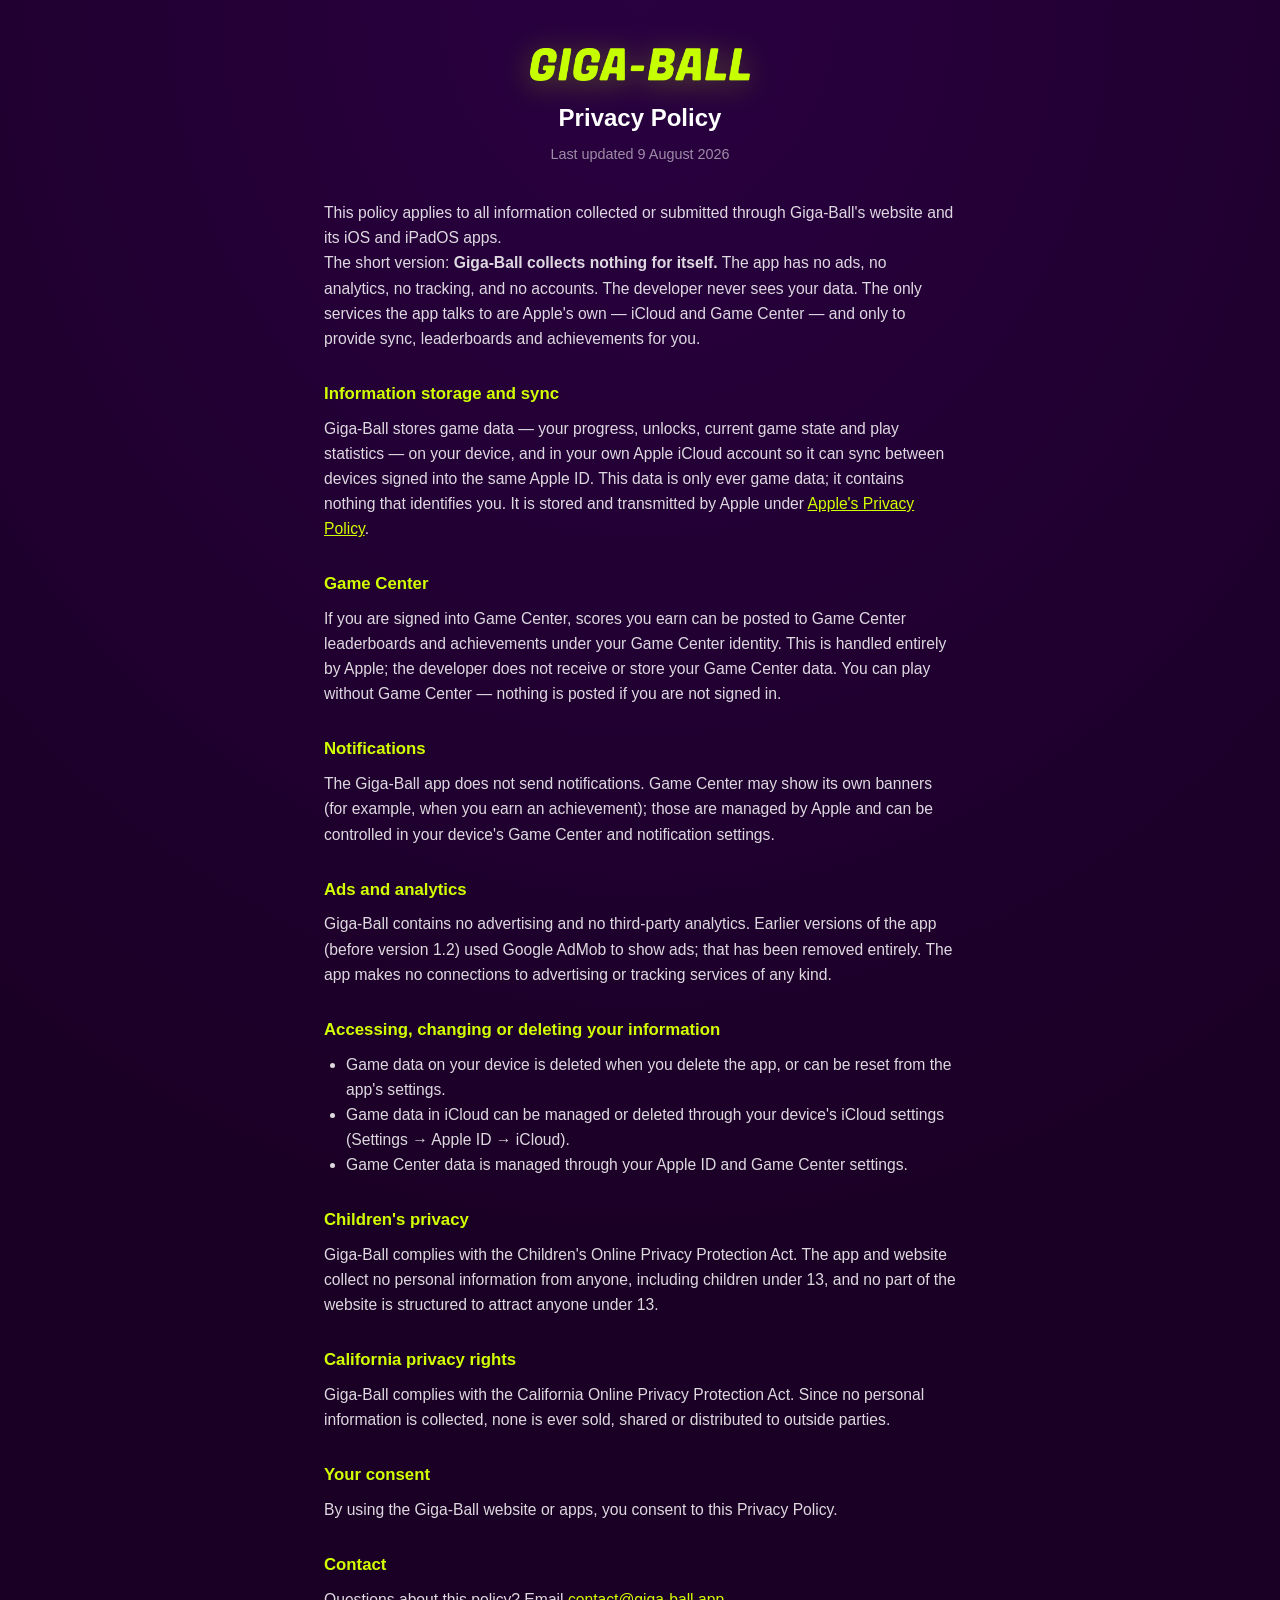
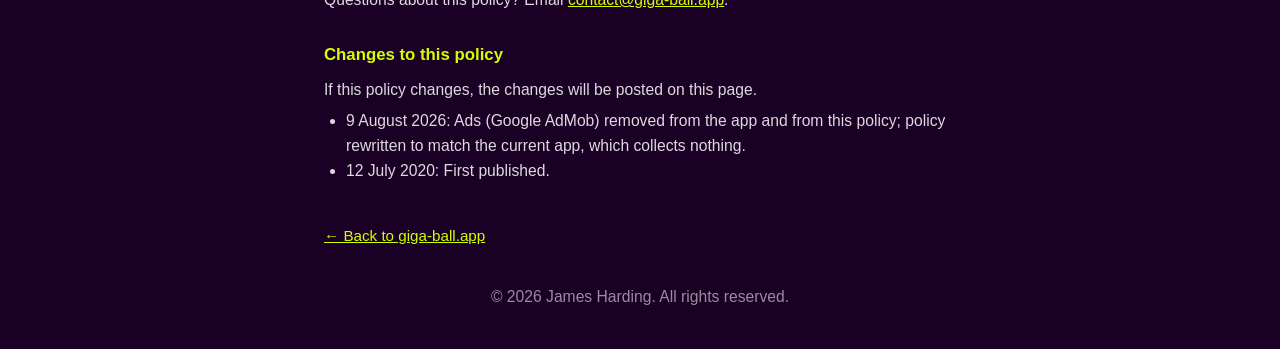
==== privacy.html @ fe901696 "Move the site to the repo root, where Pages serves from GitHub Pages serves the branch root, so inde" ====
<!DOCTYPE html>
<html lang="en">
<head>
<meta charset="utf-8">
<meta name="viewport" content="width=device-width, initial-scale=1">
<title>Giga-Ball — Privacy Policy</title>
<meta name="description" content="Giga-Ball's privacy policy. No ads, no analytics, no data collected by the developer.">
<link rel="icon" type="image/png" href="assets/icon.png">
<style>
  :root {
    --purple-deep: #1b0026;
    --purple: #290040;
    --green: #d2ff00;
    --white-soft: rgba(255, 255, 255, 0.85);
    --white-faint: rgba(255, 255, 255, 0.55);
  }
  * { margin: 0; padding: 0; box-sizing: border-box; }
  body {
    background: radial-gradient(120% 90% at 50% 0%, var(--purple) 0%, var(--purple-deep) 70%);
    color: var(--white-soft);
    font-family: -apple-system, BlinkMacSystemFont, "Segoe UI", Helvetica, Arial, sans-serif;
    min-height: 100vh;
  }
  main { max-width: 680px; margin: 0 auto; padding: 48px 24px 40px; line-height: 1.6; }
  .logo { max-width: 220px; display: block; margin: 0 auto 10px;
          filter: drop-shadow(0 4px 14px rgba(210, 255, 0, 0.3)); }
  h1 { color: #fff; font-size: 1.5rem; text-align: center; margin: 18px 0 6px; }
  .updated { text-align: center; color: var(--white-faint); font-size: 0.9rem; margin-bottom: 34px; }
  h2 { color: var(--green); font-size: 1.05rem; margin: 30px 0 8px; }
  p, li { font-size: 0.98rem; }
  ul { padding-left: 22px; margin-top: 6px; }
  a { color: var(--green); }
  .back { display: inline-block; margin-top: 40px; font-size: 0.95rem; }
  footer { margin-top: 36px; font-size: 0.85rem; color: var(--white-faint); text-align: center; }
</style>
</head>
<body>
<main>
  <a href="index.html"><img class="logo" src="assets/logo.png" alt="Giga-Ball"></a>
  <h1>Privacy Policy</h1>
  <p class="updated">Last updated 9 August 2026</p>

  <p>
    This policy applies to all information collected or submitted through Giga-Ball's
    website and its iOS and iPadOS apps.
  </p>

  <p>
    The short version: <strong>Giga-Ball collects nothing for itself.</strong> The app
    has no ads, no analytics, no tracking, and no accounts. The developer never sees
    your data. The only services the app talks to are Apple's own — iCloud and Game
    Center — and only to provide sync, leaderboards and achievements for you.
  </p>

  <h2>Information storage and sync</h2>
  <p>
    Giga-Ball stores game data — your progress, unlocks, current game state and play
    statistics — on your device, and in your own Apple iCloud account so it can sync
    between devices signed into the same Apple&nbsp;ID. This data is only ever game
    data; it contains nothing that identifies you. It is stored and transmitted by
    Apple under
    <a href="https://www.apple.com/legal/privacy/">Apple's Privacy Policy</a>.
  </p>

  <h2>Game Center</h2>
  <p>
    If you are signed into Game Center, scores you earn can be posted to Game Center
    leaderboards and achievements under your Game Center identity. This is handled
    entirely by Apple; the developer does not receive or store your Game Center data.
    You can play without Game Center — nothing is posted if you are not signed in.
  </p>

  <h2>Notifications</h2>
  <p>
    The Giga-Ball app does not send notifications. Game Center may show its own
    banners (for example, when you earn an achievement); those are managed by Apple
    and can be controlled in your device's Game Center and notification settings.
  </p>

  <h2>Ads and analytics</h2>
  <p>
    Giga-Ball contains no advertising and no third-party analytics. Earlier versions
    of the app (before version 1.2) used Google AdMob to show ads; that has been
    removed entirely. The app makes no connections to advertising or tracking
    services of any kind.
  </p>

  <h2>Accessing, changing or deleting your information</h2>
  <ul>
    <li>Game data on your device is deleted when you delete the app, or can be reset from the app's settings.</li>
    <li>Game data in iCloud can be managed or deleted through your device's iCloud settings (Settings → Apple&nbsp;ID → iCloud).</li>
    <li>Game Center data is managed through your Apple&nbsp;ID and Game Center settings.</li>
  </ul>

  <h2>Children's privacy</h2>
  <p>
    Giga-Ball complies with the Children's Online Privacy Protection Act. The app and
    website collect no personal information from anyone, including children under 13,
    and no part of the website is structured to attract anyone under 13.
  </p>

  <h2>California privacy rights</h2>
  <p>
    Giga-Ball complies with the California Online Privacy Protection Act. Since no
    personal information is collected, none is ever sold, shared or distributed to
    outside parties.
  </p>

  <h2>Your consent</h2>
  <p>By using the Giga-Ball website or apps, you consent to this Privacy Policy.</p>

  <h2>Contact</h2>
  <p>
    Questions about this policy? Email
    <a href="mailto:contact@giga-ball.app">contact@giga-ball.app</a>.
  </p>

  <h2>Changes to this policy</h2>
  <p>If this policy changes, the changes will be posted on this page.</p>
  <ul>
    <li>9 August 2026: Ads (Google AdMob) removed from the app and from this policy; policy rewritten to match the current app, which collects nothing.</li>
    <li>12 July 2020: First published.</li>
  </ul>

  <a class="back" href="index.html">← Back to giga-ball.app</a>

  <footer>
    <p>© 2026 James Harding. All rights reserved.</p>
  </footer>
</main>
</body>
</html>
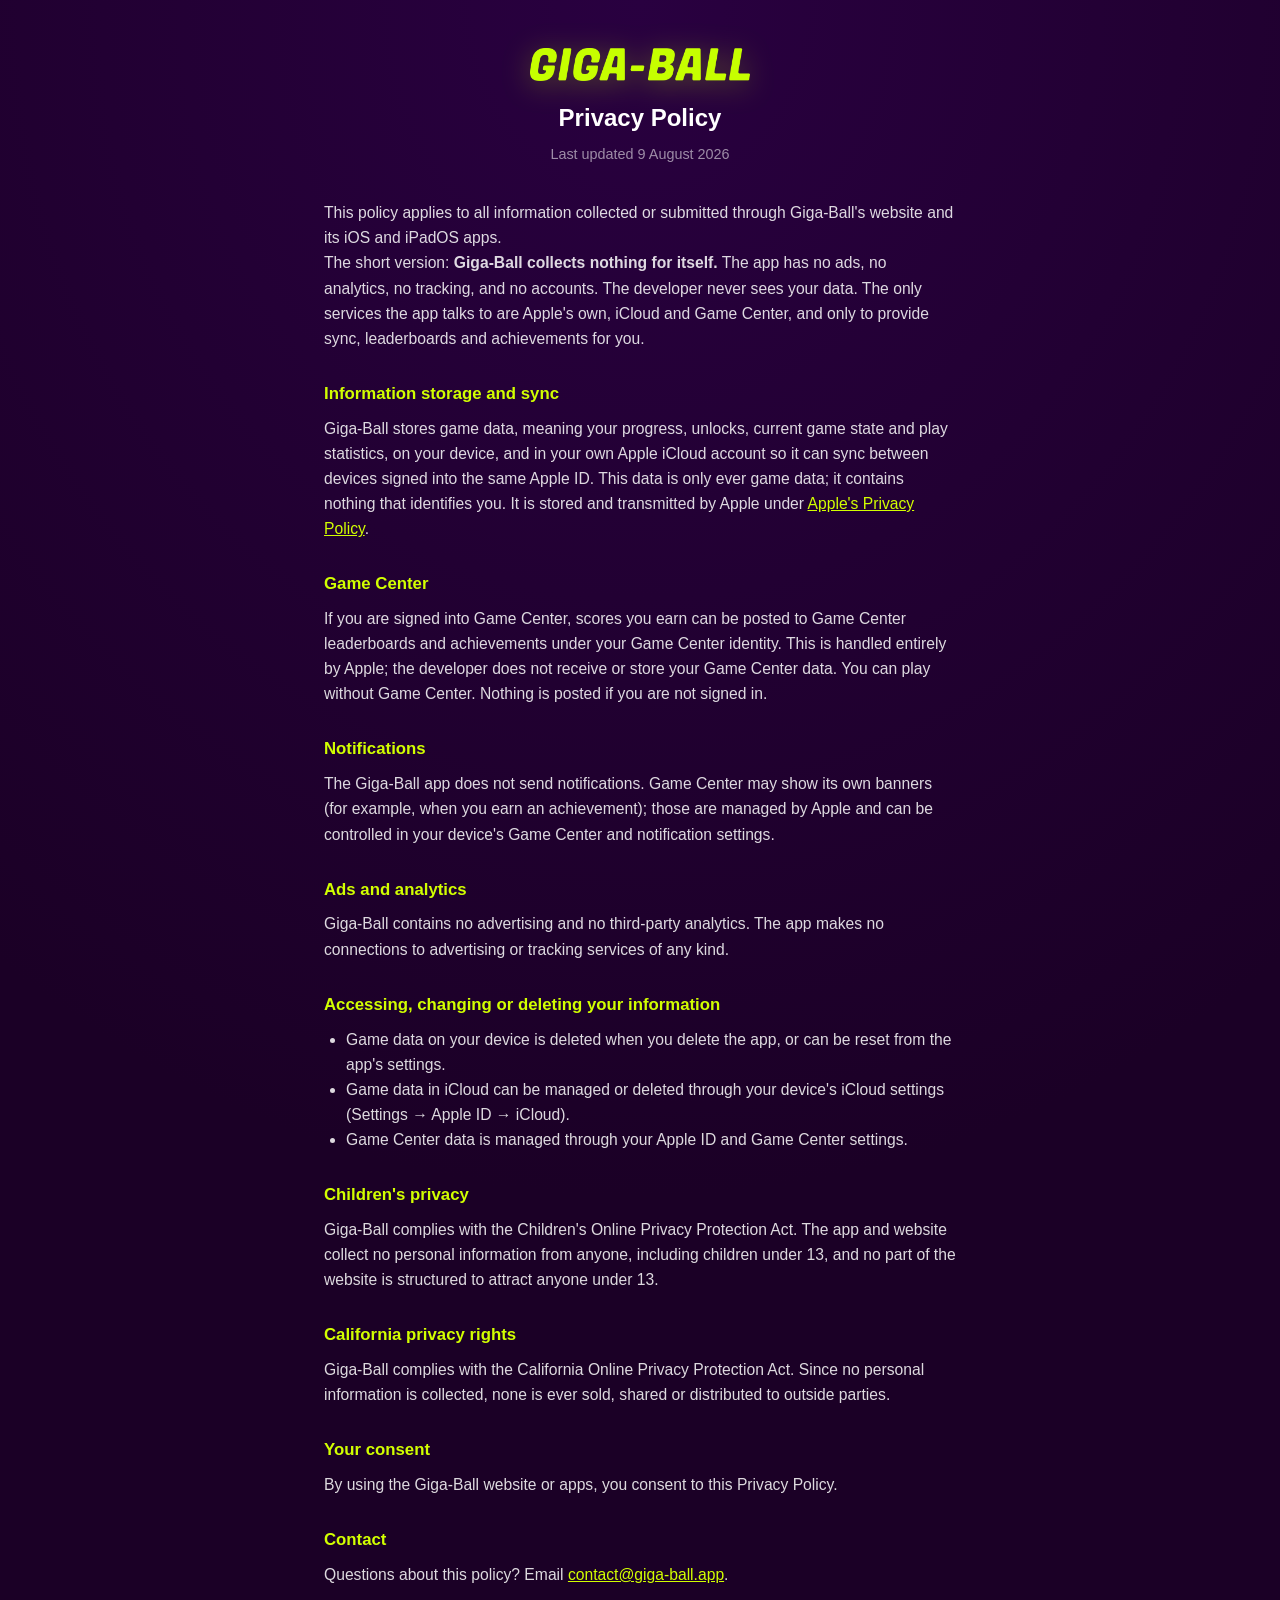
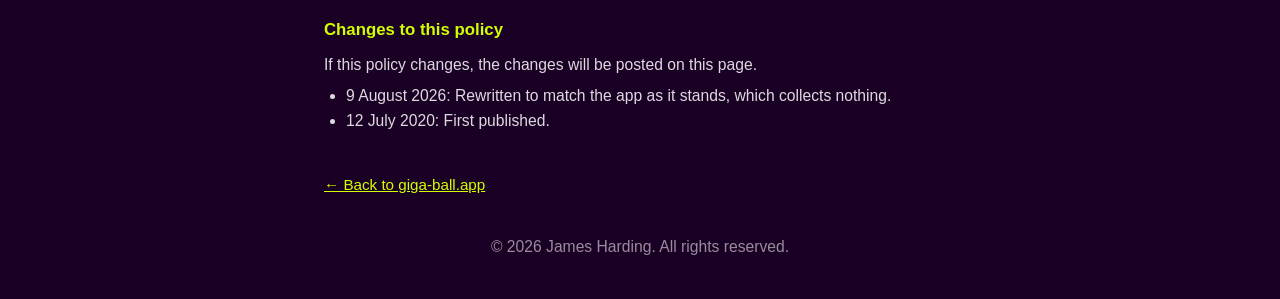
==== commit 14b77024: "Rebuild the landing page around the game as it actually ships The first version described features t" ====
--- a/privacy.html
+++ b/privacy.html
@@ -3,7 +3,7 @@
 <head>
 <meta charset="utf-8">
 <meta name="viewport" content="width=device-width, initial-scale=1">
-<title>Giga-Ball — Privacy Policy</title>
+<title>Giga-Ball - Privacy Policy</title>
 <meta name="description" content="Giga-Ball's privacy policy. No ads, no analytics, no data collected by the developer.">
 <link rel="icon" type="image/png" href="assets/icon.png">
 <style>
@@ -48,14 +48,14 @@
   <p>
     The short version: <strong>Giga-Ball collects nothing for itself.</strong> The app
     has no ads, no analytics, no tracking, and no accounts. The developer never sees
-    your data. The only services the app talks to are Apple's own — iCloud and Game
-    Center — and only to provide sync, leaderboards and achievements for you.
+    your data. The only services the app talks to are Apple's own, iCloud and Game
+    Center, and only to provide sync, leaderboards and achievements for you.
   </p>
 
   <h2>Information storage and sync</h2>
   <p>
-    Giga-Ball stores game data — your progress, unlocks, current game state and play
-    statistics — on your device, and in your own Apple iCloud account so it can sync
+    Giga-Ball stores game data, meaning your progress, unlocks, current game state and
+    play statistics, on your device, and in your own Apple iCloud account so it can sync
     between devices signed into the same Apple&nbsp;ID. This data is only ever game
     data; it contains nothing that identifies you. It is stored and transmitted by
     Apple under
@@ -67,7 +67,7 @@
     If you are signed into Game Center, scores you earn can be posted to Game Center
     leaderboards and achievements under your Game Center identity. This is handled
     entirely by Apple; the developer does not receive or store your Game Center data.
-    You can play without Game Center — nothing is posted if you are not signed in.
+    You can play without Game Center. Nothing is posted if you are not signed in.
   </p>
 
   <h2>Notifications</h2>
@@ -79,10 +79,8 @@
 
   <h2>Ads and analytics</h2>
   <p>
-    Giga-Ball contains no advertising and no third-party analytics. Earlier versions
-    of the app (before version 1.2) used Google AdMob to show ads; that has been
-    removed entirely. The app makes no connections to advertising or tracking
-    services of any kind.
+    Giga-Ball contains no advertising and no third-party analytics. The app makes no
+    connections to advertising or tracking services of any kind.
   </p>
 
   <h2>Accessing, changing or deleting your information</h2>
@@ -118,7 +116,7 @@
   <h2>Changes to this policy</h2>
   <p>If this policy changes, the changes will be posted on this page.</p>
   <ul>
-    <li>9 August 2026: Ads (Google AdMob) removed from the app and from this policy; policy rewritten to match the current app, which collects nothing.</li>
+    <li>9 August 2026: Rewritten to match the app as it stands, which collects nothing.</li>
     <li>12 July 2020: First published.</li>
   </ul>
 
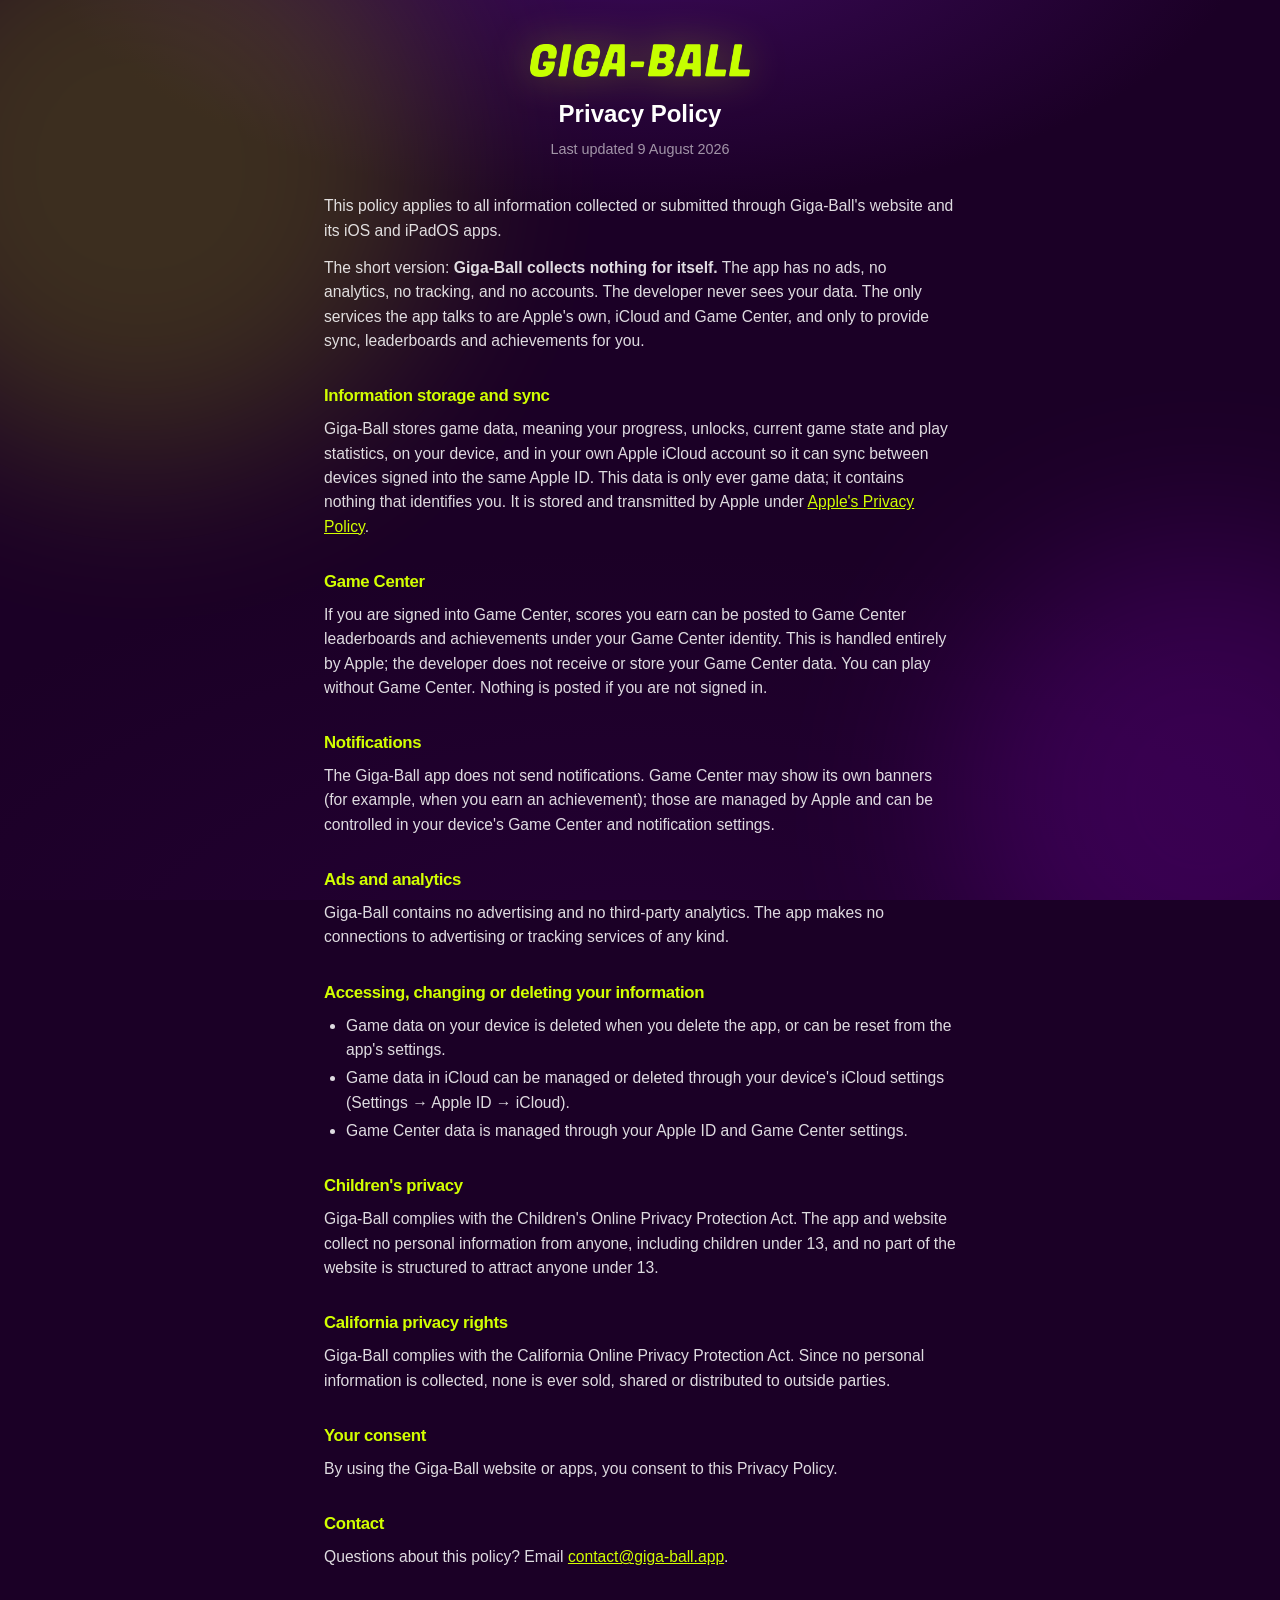
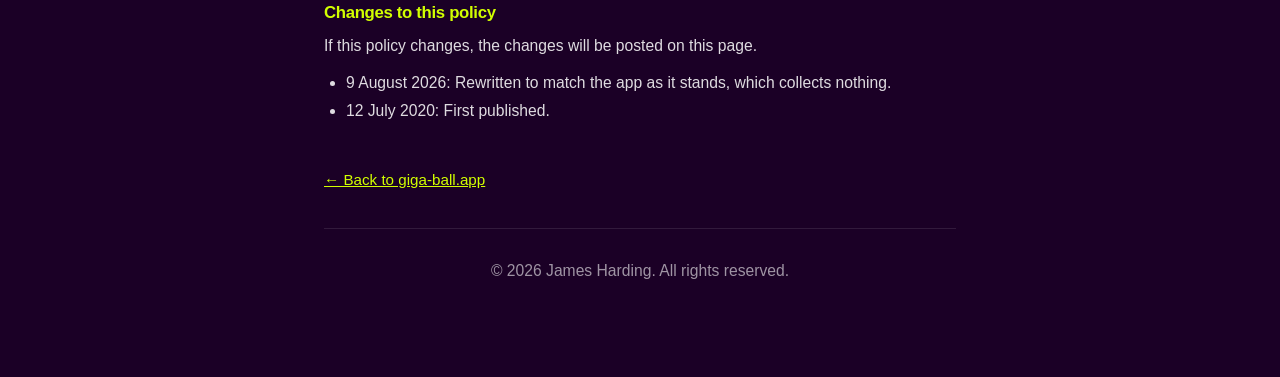
==== commit 4218920d: "The site learns the game's proportions, and 1.3 gets a page of its own The demo was playing a differ" ====
--- a/privacy.html
+++ b/privacy.html
@@ -2,39 +2,36 @@
 <html lang="en">
 <head>
 <meta charset="utf-8">
-<meta name="viewport" content="width=device-width, initial-scale=1">
+<meta name="viewport" content="width=device-width, initial-scale=1, viewport-fit=cover">
+<meta name="theme-color" content="#1b0026">
 <title>Giga-Ball - Privacy Policy</title>
 <meta name="description" content="Giga-Ball's privacy policy. No ads, no analytics, no data collected by the developer.">
 <link rel="icon" type="image/png" href="assets/icon.png">
+<link rel="stylesheet" href="shared.css">
 <style>
-  :root {
-    --purple-deep: #1b0026;
-    --purple: #290040;
-    --green: #d2ff00;
-    --white-soft: rgba(255, 255, 255, 0.85);
-    --white-faint: rgba(255, 255, 255, 0.55);
-  }
-  * { margin: 0; padding: 0; box-sizing: border-box; }
-  body {
-    background: radial-gradient(120% 90% at 50% 0%, var(--purple) 0%, var(--purple-deep) 70%);
-    color: var(--white-soft);
-    font-family: -apple-system, BlinkMacSystemFont, "Segoe UI", Helvetica, Arial, sans-serif;
-    min-height: 100vh;
-  }
-  main { max-width: 680px; margin: 0 auto; padding: 48px 24px 40px; line-height: 1.6; }
+  /* The policy is a reading page, so it borrows the site's background and type and
+     then undoes the things the landing page needs and a document does not: centred
+     headings, and the wide column. */
+  main { max-width: 680px; padding-top: 44px; padding-bottom: 40px; }
   .logo { max-width: 220px; display: block; margin: 0 auto 10px;
-          filter: drop-shadow(0 4px 14px rgba(210, 255, 0, 0.3)); }
+          filter: drop-shadow(0 0 20px rgba(210, 255, 0, 0.34)); }
   h1 { color: #fff; font-size: 1.5rem; text-align: center; margin: 18px 0 6px; }
-  .updated { text-align: center; color: var(--white-faint); font-size: 0.9rem; margin-bottom: 34px; }
-  h2 { color: var(--green); font-size: 1.05rem; margin: 30px 0 8px; }
+  .updated { text-align: center; color: var(--text-dim); font-size: 0.9rem; margin-bottom: 34px; }
+  h2 { color: var(--green); font-size: 1.05rem; margin: 30px 0 8px;
+       text-align: left; text-shadow: none; }
   p, li { font-size: 0.98rem; }
+  main p { margin-bottom: 13px; }   /* the shared reset zeroes these, and a policy needs paragraphs */
+  li { margin-bottom: 4px; }
   ul { padding-left: 22px; margin-top: 6px; }
   a { color: var(--green); }
   .back { display: inline-block; margin-top: 40px; font-size: 0.95rem; }
-  footer { margin-top: 36px; font-size: 0.85rem; color: var(--white-faint); text-align: center; }
+  footer { margin-top: 36px; }
 </style>
 </head>
 <body>
+<div class="glowfield" aria-hidden="true"></div>
+<div class="progress" id="progress" aria-hidden="true"></div>
+
 <main>
   <a href="index.html"><img class="logo" src="assets/logo.png" alt="Giga-Ball"></a>
   <h1>Privacy Policy</h1>
@@ -126,5 +123,6 @@
     <p>© 2026 James Harding. All rights reserved.</p>
   </footer>
 </main>
+<script src="shared.js"></script>
 </body>
 </html>
--- a/shared.css
+++ b/shared.css
@@ -0,0 +1,141 @@
+/* Giga-Ball, on the web.
+   One stylesheet for both pages so the sneak peek cannot drift from the landing page.
+   Mobile first: everything below is written for a phone, and the few things that change
+   on a wider screen are at the bottom. */
+
+:root {
+  --purple-deep: #1b0026;
+  --purple: #2d0044;
+  --purple-lift: #3d0a5c;
+  --green: #d2ff00;
+  --text: rgba(255, 255, 255, 0.86);
+  --text-dim: rgba(255, 255, 255, 0.58);
+  --edge: rgba(255, 255, 255, 0.10);
+}
+
+* { margin: 0; padding: 0; box-sizing: border-box; }
+html { scroll-behavior: smooth; -webkit-text-size-adjust: 100%; }
+
+body {
+  background: var(--purple-deep);
+  color: var(--text);
+  font-family: -apple-system, BlinkMacSystemFont, "SF Pro Text", "Segoe UI", Helvetica, Arial, sans-serif;
+  line-height: 1.55;
+  -webkit-font-smoothing: antialiased;
+  overflow-x: hidden;
+}
+
+/* Two slow lights behind everything, so the page is never quite still. */
+.glowfield { position: fixed; inset: 0; z-index: -1; overflow: hidden;
+  background:
+    radial-gradient(80% 55% at 50% -10%, var(--purple-lift) 0%, transparent 60%),
+    radial-gradient(100% 70% at 50% 110%, #240034 0%, transparent 70%),
+    var(--purple-deep); }
+.glowfield::before, .glowfield::after {
+  content: ""; position: absolute; border-radius: 50%; filter: blur(90px); opacity: 0.18; }
+.glowfield::before { width: 46vmax; height: 46vmax; left: -12vmax; top: -10vmax;
+  background: var(--green); animation: drift 26s ease-in-out infinite alternate; }
+.glowfield::after { width: 40vmax; height: 40vmax; right: -14vmax; bottom: -12vmax;
+  background: #b400ff; animation: drift 32s ease-in-out infinite alternate-reverse; }
+@keyframes drift {
+  from { transform: translate3d(0,0,0) scale(1); }
+  to   { transform: translate3d(6vmax,4vmax,0) scale(1.14); } }
+
+main { max-width: 1040px; margin: 0 auto; padding: 0 18px; }
+
+/* A thin bar that fills as the page is read - the smallest possible "you are here". */
+.progress { position: fixed; top: 0; left: 0; height: 3px; width: 0;
+  background: var(--green); box-shadow: 0 0 12px rgba(210,255,0,0.7);
+  z-index: 50; transition: width 0.1s linear; }
+
+/* ---------- Type ---------- */
+
+/* The landing page's name is the wordmark image, so its h1 is for readers and search
+   engines only. Pages whose h1 is meant to be seen simply do not carry the class. */
+.sr-only { position: absolute; left: -9999px; }
+h2 { font-size: clamp(1.45rem, 6vw, 2.1rem); color: #fff; text-align: center;
+  letter-spacing: -0.02em; text-shadow: 0 0 24px rgba(210,255,0,0.25); }
+.sub { text-align: center; color: var(--text-dim); margin: 10px auto 0; max-width: 52ch; }
+
+section { padding: clamp(44px, 11vw, 88px) 0; }
+
+/* ---------- Buttons and pills ---------- */
+
+.store { display: inline-block; margin-top: 26px; line-height: 0; border-radius: 10px;
+  transition: transform 0.18s ease, filter 0.18s ease; }
+.store img { height: 52px; width: auto; }
+.store:hover, .store:focus-visible {
+  transform: translateY(-2px) scale(1.03);
+  filter: drop-shadow(0 6px 22px rgba(210,255,0,0.45)); }
+
+.ghost {
+  display: inline-block; margin-top: 22px; padding: 13px 26px;
+  border: 1px solid rgba(210,255,0,0.5); border-radius: 999px;
+  color: var(--green); text-decoration: none; font-weight: 700; font-size: 0.98rem;
+  background: rgba(210,255,0,0.06);
+  transition: background 0.2s ease, transform 0.2s ease, box-shadow 0.2s ease; }
+.ghost:hover, .ghost:focus-visible {
+  background: rgba(210,255,0,0.14); transform: translateY(-2px);
+  box-shadow: 0 8px 26px rgba(210,255,0,0.22); }
+
+.solid {
+  display: inline-block; padding: 14px 30px; border-radius: 999px;
+  background: var(--green); color: #24003a; font-weight: 800; text-decoration: none;
+  box-shadow: 0 6px 24px rgba(210,255,0,0.32);
+  transition: transform 0.16s ease, box-shadow 0.16s ease; }
+.solid:hover, .solid:focus-visible {
+  transform: translateY(-2px) scale(1.02); box-shadow: 0 10px 34px rgba(210,255,0,0.46); }
+
+.badges { display: flex; gap: 8px; justify-content: center; flex-wrap: wrap; margin-top: 20px; }
+.pill {
+  border: 1px solid var(--edge); border-radius: 999px; padding: 7px 14px;
+  font-size: 0.8rem; font-weight: 600; color: var(--text-dim);
+  background: rgba(255,255,255,0.035); cursor: default;
+  transition: transform 0.18s ease, border-color 0.18s ease, color 0.18s ease, background 0.18s ease; }
+.pill strong { color: var(--green); font-weight: 700; }
+.pill:hover {
+  transform: translateY(-3px); border-color: rgba(210,255,0,0.55);
+  background: rgba(210,255,0,0.08); color: #fff; }
+
+/* ---------- Cards ---------- */
+
+.grid { display: grid; gap: 14px; margin-top: 34px; grid-template-columns: 1fr; }
+.card {
+  border: 1px solid var(--edge); border-radius: 16px; padding: 20px;
+  background: rgba(255,255,255,0.035);
+  transition: border-color 0.25s ease, transform 0.25s ease, background 0.25s ease; }
+.card:hover {
+  border-color: rgba(210,255,0,0.45); background: rgba(210,255,0,0.05);
+  transform: translateY(-3px); }
+.card h3 {
+  font-size: 1.02rem; color: var(--green); margin-bottom: 6px;
+  display: flex; align-items: center; gap: 9px; }
+.card h3 svg { width: 19px; height: 19px; flex: none; }
+.card p { font-size: 0.95rem; color: var(--text-dim); }
+
+/* ---------- Reveal on scroll ---------- */
+
+.reveal { opacity: 0; transform: translateY(20px);
+  transition: opacity 0.7s ease, transform 0.7s cubic-bezier(.2,.8,.2,1); }
+.reveal.in { opacity: 1; transform: none; }
+
+@media (prefers-reduced-motion: reduce) {
+  .reveal { opacity: 1; transform: none; transition: none; }
+  .glowfield::before, .glowfield::after { animation: none; }
+  html { scroll-behavior: auto; }
+}
+
+/* ---------- Footer ---------- */
+
+footer { border-top: 1px solid var(--edge); margin-top: 36px; padding: 30px 0 40px;
+  text-align: center; font-size: 0.86rem; color: var(--text-dim); }
+footer a { color: var(--green); text-decoration: none; }
+footer a:hover { text-decoration: underline; }
+
+/* ---------- Wider screens ---------- */
+
+@media (min-width: 700px) {
+  main { padding: 0 24px; }
+  .grid { grid-template-columns: repeat(auto-fit, minmax(238px, 1fr)); gap: 16px; }
+  .store img { height: 56px; }
+}
